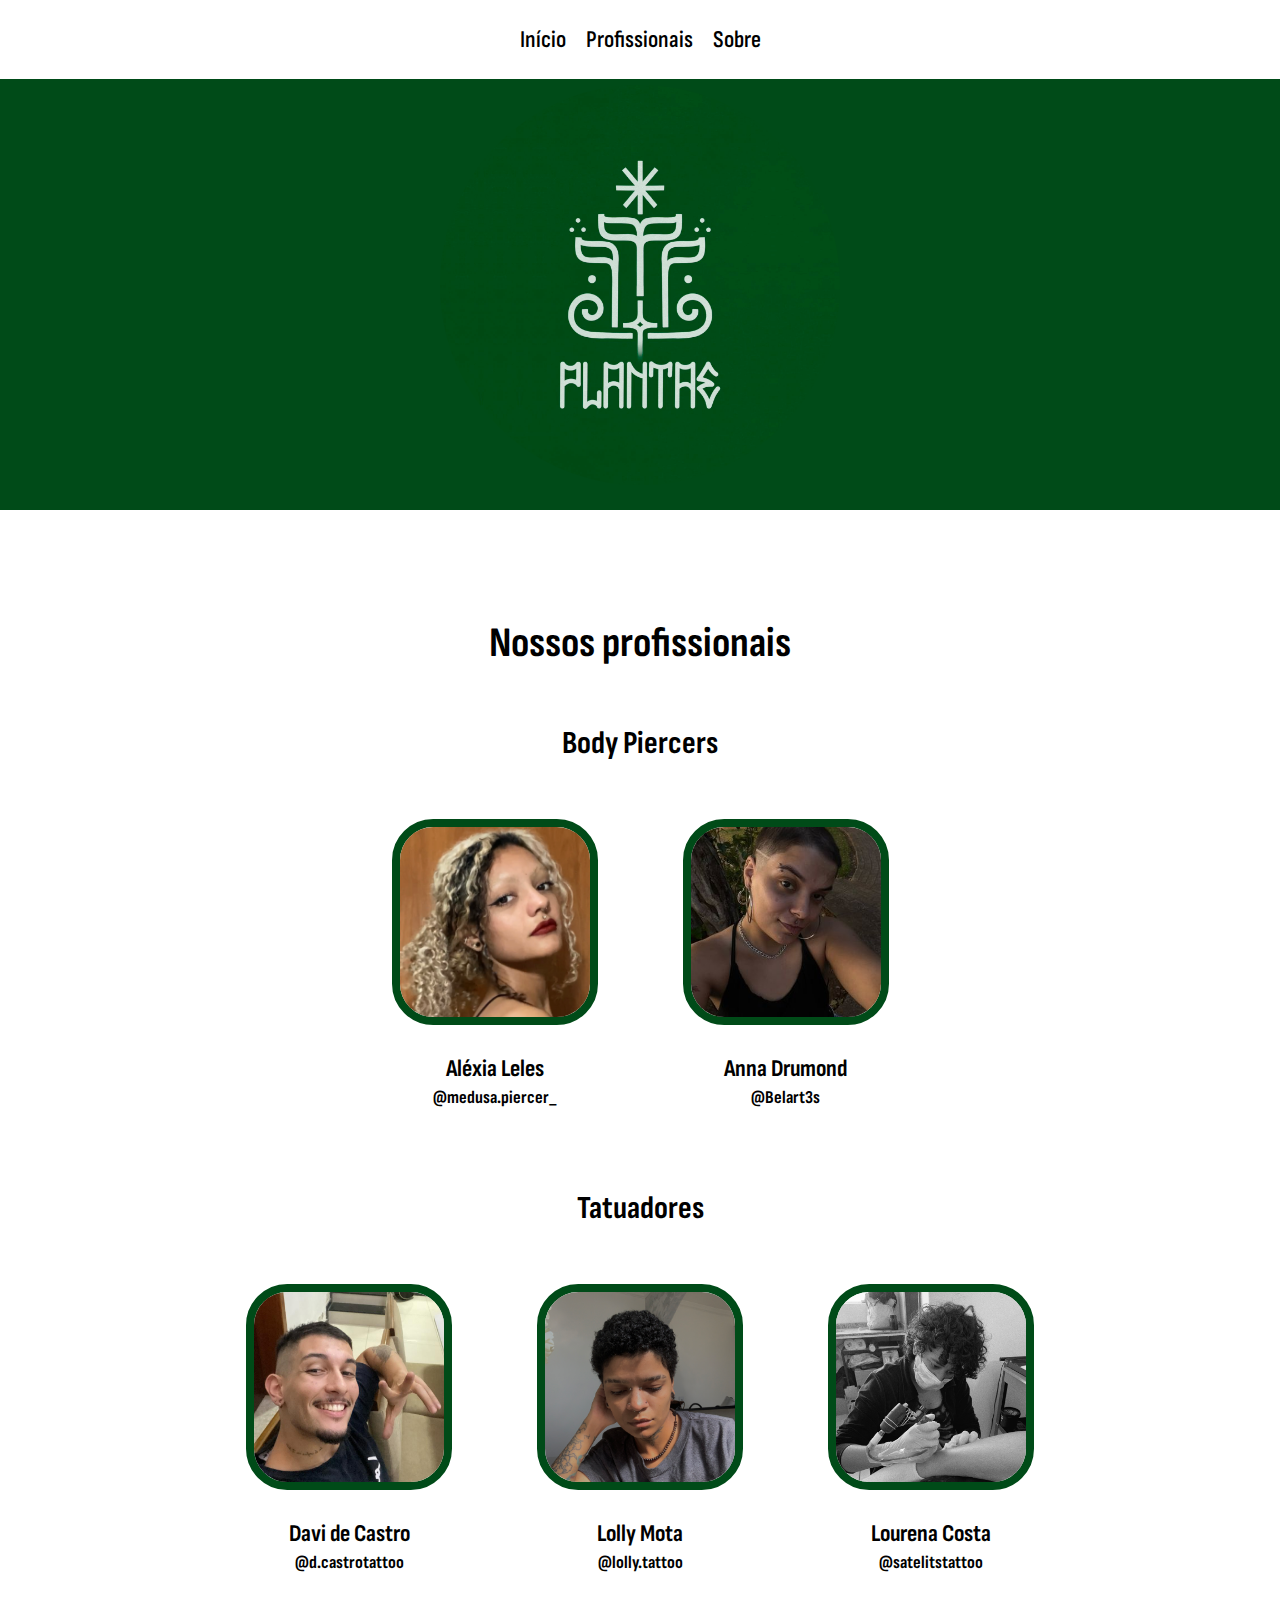
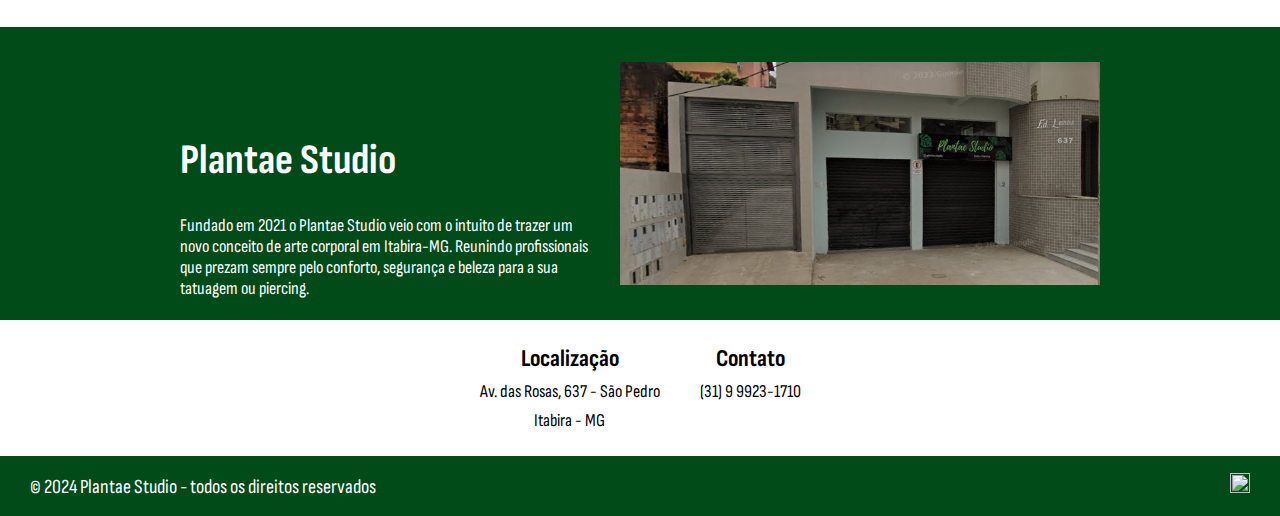
==== sprint3corrigida/site/index.html @ a191ca5f "Add files via upload" ====
<!-- Plantae Studio 
Seções principais:
- Header com menu de navegação contendo: Início, Sobre e Profissionais 
- Imagem logo do studio versão widescreen (atualmente um placeholder)
- sessão nosso estúdio (analisar possibilidade de fazer slider de imagens)
- Guia de nossos profissionais(Talvez substituir por artistas?)
nessa guia será separada por body piercers e tatuadores contendo uma imagem arredondada com o nome abaixo onde caso clicado
redirecionará para a sua respectiva página
- footer com copyright contato e endereço.
-->

<!DOCTYPE html>
<head>
    <title>Plantae Studio</title>
    <link rel="stylesheet" href="style.css">
    <link rel="stylesheet" href="https://fonts.googleapis.com/css?family=Sofia+Sans+Condensed"> <!-- importar fonte do google fonts para garantir que a fonte escolhida seja exibida corretamente -->
</head>
<body>

    <section class="header">
        <a href="#logo">Início</a>
        <a href="#profissionais">Profissionais</a>
        <a href="#sobre">Sobre</a>
    </section>

    <section class="logo" id="logo">
        <img src="img/logo.jpg">
    </section>

    <section class="profissionais" id="profissionais">
        <h1>Nossos profissionais</h1>
        <h2>Body Piercers</h2>
        <section class="bpiercing">
            <section class="alexia">
                <a href="profissionais/alexia.html"><img src="img/Alexia/pfp.jpg"></a>
                <h3>Aléxia Leles</h3>
                <h4>@medusa.piercer_</h4>
            </section>
            <section class="bel">
                <a href="profissionais/bel.html"><img src="img/Bel/pfp.jpg"></a>
                <h3>Anna Drumond</h3>
                <h4>@Belart3s</h4>
            </section>
        </section>
        <h2>Tatuadores</h2>
        <section class="tattoo">
            <section class="davi">
                <a href="profissionais/davi.html"><img src="img/Davi/pfp.jpg"></a>
                <h3>Davi de Castro</h3>
                <h4>@d.castrotattoo</h4>
            </section>
            <section class="lolly">
                <a href="profissionais/lolly.html"><img src="img/Lolly/pfp.jpg"></a>
                <h3>Lolly Mota</h3>
                <h4>@lolly.tattoo</h4>
            </section>
            <section class="lourena">
                <a href="profissionais/lourena.html"><img src="img/Lourena/pfp.jpg" alt=""></a>
                <h3>Lourena Costa</h3>
                <h4>@satelitstattoo</h4>
            </section>
        </section>
    </section>
    <section class="sobre" id="sobre">
        <div class="sobre-texto">
            <h1>Plantae Studio</h1>
            <p>Fundado em 2021 o Plantae Studio veio com o intuito de trazer um novo conceito de arte corporal em Itabira-MG. Reunindo profissionais que prezam sempre pelo conforto, segurança e beleza para a sua tatuagem ou piercing.</p>
        </div>
            <img src="img/studio.jpg">
    </section>

    </section>
</body>
    <section class="contact">
        <section class="loc">
            <h3>Localização</h3>
            <p>Av. das Rosas, 637 - São Pedro</p>
            <p>Itabira - MG</p>
        </section>
        <section class="cont">
            <h3>Contato</h3>
            <p>(31) 9 9923-1710</p>
        </section>
    </section>
<footer>
    <p>&copy 2024 Plantae Studio - todos os direitos reservados</p>
    <a href="https://www.instagram.com/plantaestudioo/"><img src="/img/instagrambranco.png"></a>
</footer>
---- sprint3corrigida/site/style.css ----
/* Paleta de cores:
Principal: #0004b18
Fundo da página: branco (talvez puxar BEM de leve pro verde)
Texto: preto
*/

/* Estilização geral */


html{
    background-color: #ffffff;
    font-size: 18px;
    font-family: "Sofia Sans Condensed";
}

body{
    margin: 0px;
}

h1 {
    font-size: 42px;
    font-weight: bold;
    padding-top: 80px
}

h2 {
    font-size: 32px;
    font-weight: bold;
}

h3 {
    font-size: 24px;
}
/* Estilização do cabecalho */

.header{
    display: flex;
    flex-direction: row;
    justify-content: center;
    gap: 20px;
    font-size: 24px;
    font-weight: 600;
    padding: 25px;
    position: fixed;
    top: 0;
    left: 0;
    right: 0;
    background-color: white;
    border-bottom: 5px solid #004b18;
}

.header a{
    text-decoration: none;
    color: black;
}

.header a:hover{
    color: #004b18;
}

/* Estilização da seção da logo */

.logo {
    display: flex;
    flex-direction: column;
    justify-content: center;
    align-self: center;
    background-color: #004b18;
    margin-top: 60px;
    width: 100%;
    height: 450px;
}

.logo img{
    border-radius: 100%;
    align-self: center;
    width: 400px;
    height: 400px;
}

.logo section{
    margin-left: 0px;
}
/* Estilização da seção dos profissionais */

.profissionais{
    display: flex;
    flex-direction: column;
}

.profissionais h1{
    align-self: center;
}

.profissionais h2{
    align-self: center;
}

.profissionais img{
    border: 8px solid #004b18;
    border-radius: 20%;
    width: 190px;
    height: 190px;
}

.bpiercing, .tattoo {
    display: flex;
    flex-direction: row;
    justify-content: center;
    gap: 85px;
    margin-top: 30px;
    margin-bottom: 30px;
}

/* Estilização das seções dos profissionais */

.bel:hover, .alexia:hover, .davi:hover, .lolly:hover, .lourena:hover {
    opacity: 70%;
}

.bel, .alexia, .davi, .lolly, .lourena {
    display: flex;
    flex-direction: column;
}

.bel h3, h4, img {
    align-self: center;
}

.bel h4{
    margin-top: -20px;
}

.alexia h3, h4, img{
    align-self: center;
}

.alexia h4{
    margin-top: -20px;
}

.davi h3, h4, img {
    align-self: center;
}

.davi h4{
    margin-top: -20px;
}

.lolly h3, h4, img {
    align-self: center;
}

.lolly h4{
    margin-top: -20px;
}

.lourena h3, h4, img {
    align-self: center;
}

.lourena h4{
    margin-top: -20px;
}

/* Estilização da seção sobre */

.sobre {
    display: flex;
    flex-direction: row;
    background-color: #004b18;
    color: white;
    padding-left: 160px;
    padding-right: 160px;
}

.sobre-texto {
    width: 50%;
    margin-left: 20px;
}

.sobre img{
    width: 50%;
    margin-right: 20px;
    margin-left: 20px;
    margin-top: 35px;
    margin-bottom: 35px;
}

.sobre p{
    font-size: 18px;
}

/* Estilização da seção de localização e contato */

.contact {
    display: flex;
    flex-direction: row;
    gap: 40px;
    justify-content: center;
}

.loc, .cont {
    display: flex;
    flex-direction: column;
    align-items: center;
}

.loc h3, p {
    margin-bottom: -10px;
}

.cont h3, p {
    margin-bottom: -10px;
}

/* estilização do rodapé */

footer {
    display: flex;
    flex-direction: row;
    justify-content: space-between;
    height: 60px;
    align-items: center;
    padding-left: 30px;
    padding-right: 30px;
    background-color: #004b18;
    color: #ffffff;
    margin-top: 35px;
    font-size: 20px;
}

footer img {
    width: 20px;
    height: 20px;
}

footer img:hover {
    opacity: 70%;
}

footer p {
    margin-bottom: 18px;
}
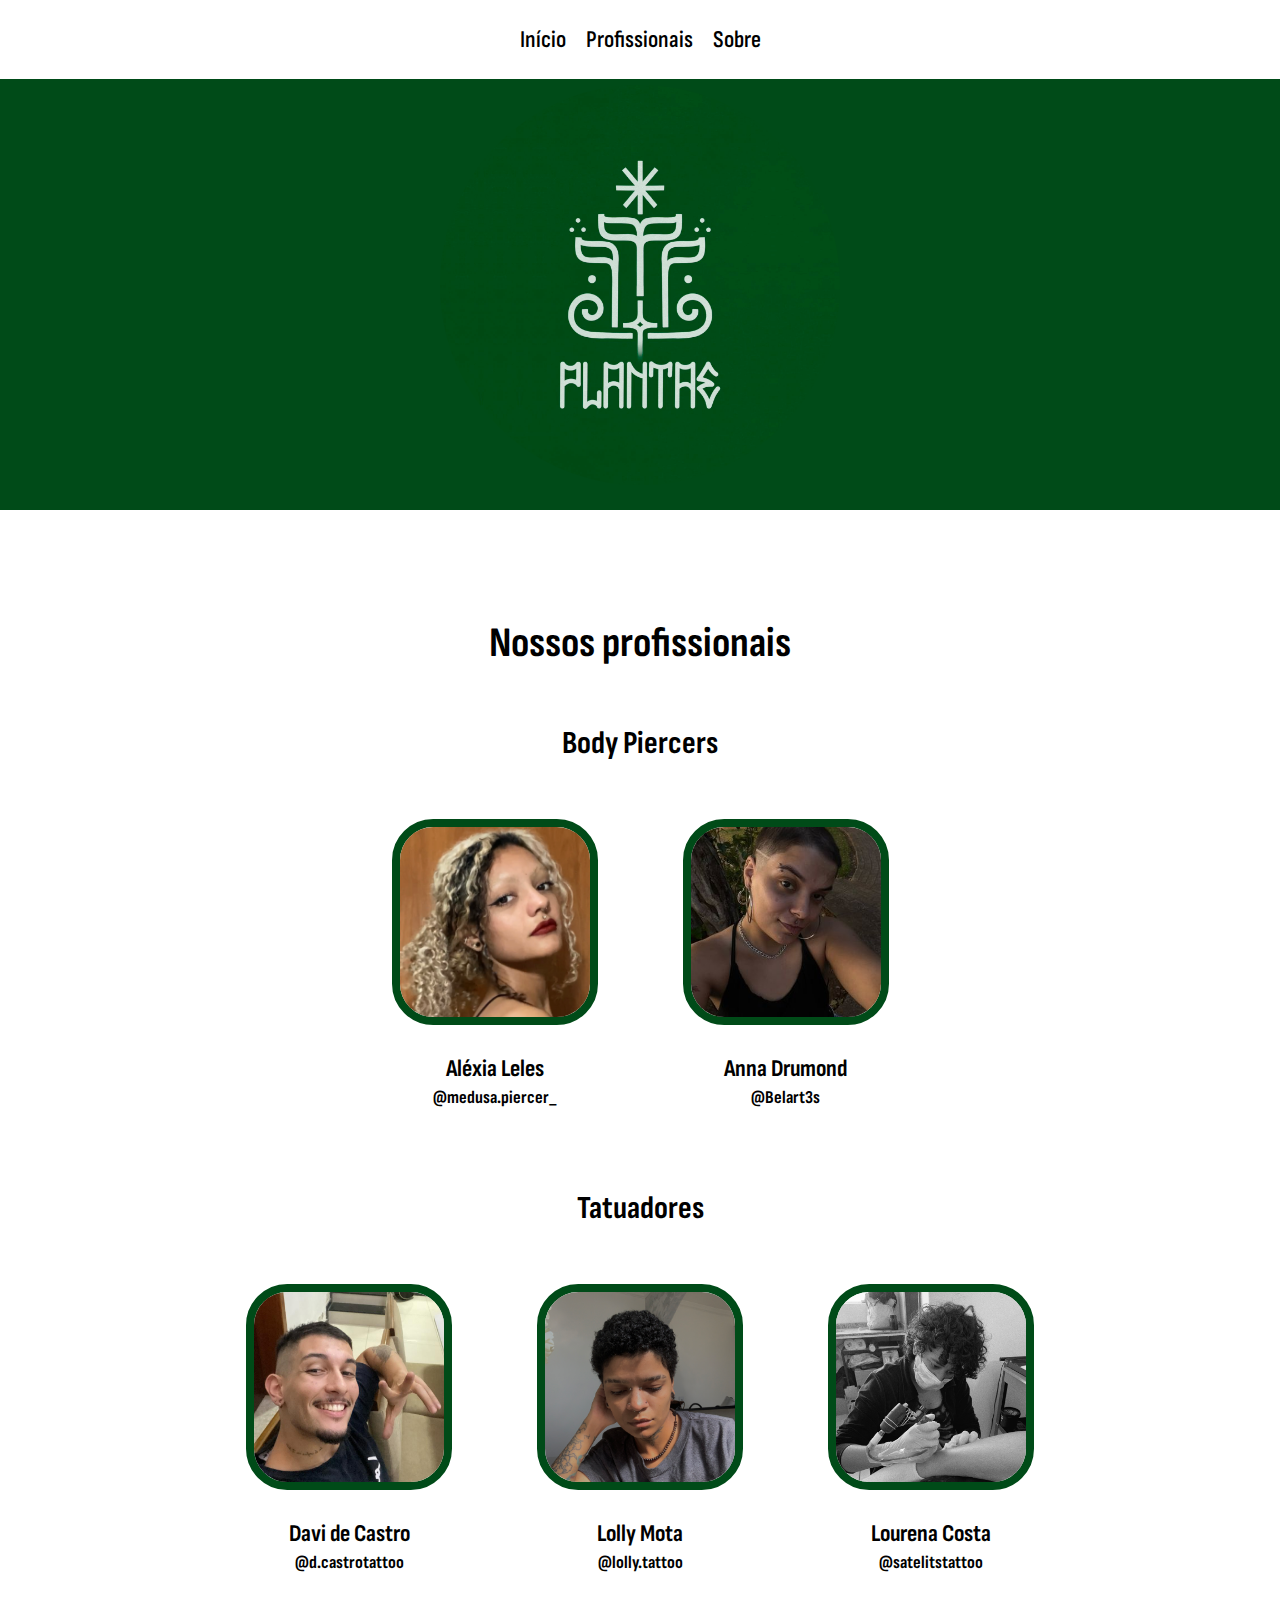
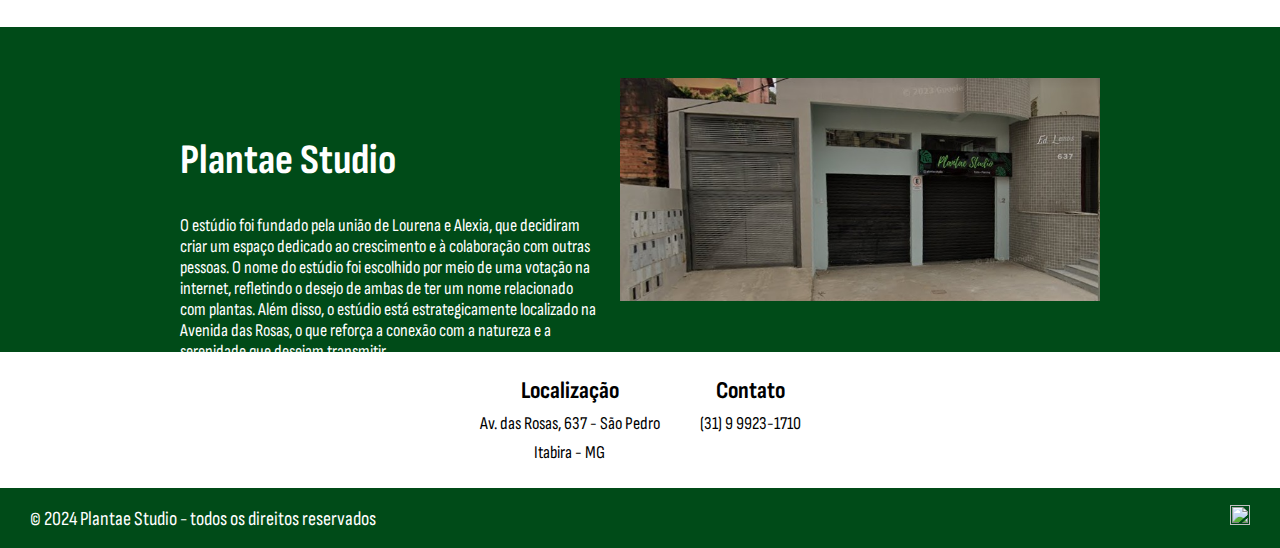
==== commit 71c4031e: "Update index.html" ====
--- a/sprint3corrigida/site/index.html
+++ b/sprint3corrigida/site/index.html
@@ -64,7 +64,7 @@
     <section class="sobre" id="sobre">
         <div class="sobre-texto">
             <h1>Plantae Studio</h1>
-            <p>Fundado em 2021 o Plantae Studio veio com o intuito de trazer um novo conceito de arte corporal em Itabira-MG. Reunindo profissionais que prezam sempre pelo conforto, segurança e beleza para a sua tatuagem ou piercing.</p>
+            <p>O estúdio foi fundado pela união de Lourena e Alexia, que decidiram criar um espaço dedicado ao crescimento e à colaboração com outras pessoas. O nome do estúdio foi escolhido por meio de uma votação na internet, refletindo o desejo de ambas de ter um nome relacionado com plantas. Além disso, o estúdio está estrategicamente localizado na Avenida das Rosas, o que reforça a conexão com a natureza e a serenidade que desejam transmitir.</p>
         </div>
             <img src="img/studio.jpg">
     </section>
@@ -85,4 +85,4 @@
 <footer>
     <p>&copy 2024 Plantae Studio - todos os direitos reservados</p>
     <a href="https://www.instagram.com/plantaestudioo/"><img src="/img/instagrambranco.png"></a>
-</footer>+</footer>
